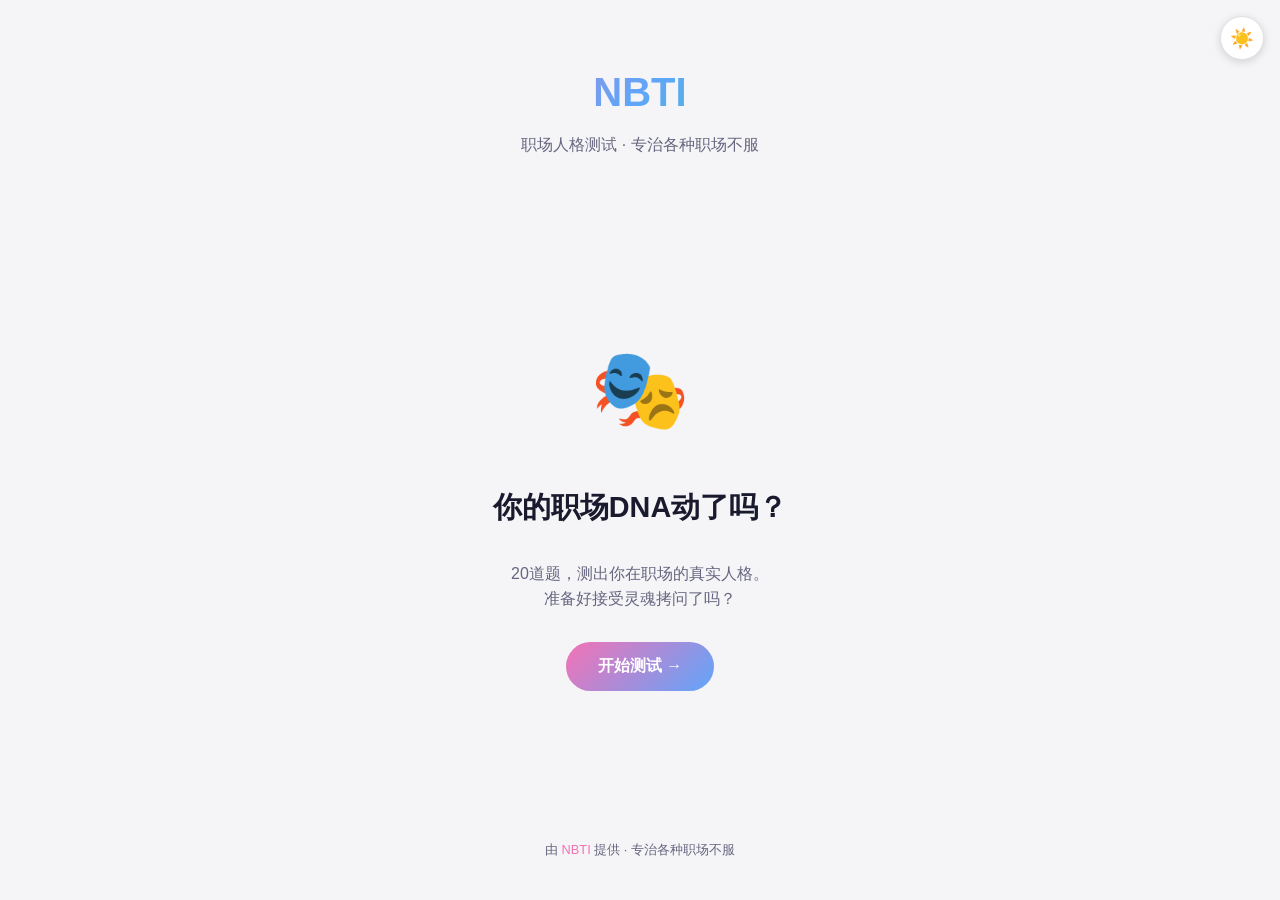
==== index.html @ e47805d0 "NBTI·牛比体: AI职场人格测试系统" ====
<!DOCTYPE html>
<html lang="zh-CN">
<head>
<meta charset="UTF-8">
<meta name="viewport" content="width=device-width, initial-scale=1.0">
<title>NBTI 职场人格测试</title>
<link rel="icon" href="data:image/svg+xml,<svg xmlns='http://www.w3.org/2000/svg' viewBox='0 0 100 100'><text y='.9em' font-size='90'>🎭</text></svg>">
<link rel="stylesheet" href="style.css">
</head>
<body>

<div class="container">
  <header class="header">
    <h1>NBTI</h1>
    <p>职场人格测试 · 专治各种职场不服</p>
  </header>
  <button class="theme-toggle" id="theme-toggle" title="切换主题">
    <span class="theme-icon" id="theme-icon">🌙</span>
  </button>
  
  <!-- Welcome Page -->
  <div class="page active" id="page-welcome">
    <div class="welcome">
      <div class="emoji">🎭</div>
      <h2>你的职场DNA动了吗？</h2>
      <p>20道题，测出你在职场的真实人格。<br>准备好接受灵魂拷问了吗？</p>
      <button class="btn btn-primary" onclick="startTest()">
        开始测试 →
      </button>
    </div>
  </div>
  
  <!-- Test Page -->
  <div class="page" id="page-test">
    <div class="progress-container">
      <div class="progress-bar">
        <div class="progress-fill" id="progress-fill" style="width: 0%"></div>
      </div>
      <div class="progress-text" id="progress-text">第 0 题</div>
    </div>
    
    <div id="question-area">
      <div class="loading">
        <div class="spinner"></div>
        <p style="margin-top: 12px;">正在加载...</p>
      </div>
    </div>
  </div>
  
  <!-- Result Page -->
  <div class="page" id="page-result">
    <div class="result" id="result-area">
      <!-- 结果内容 -->
    </div>
  </div>
  
  <footer class="footer">
    <p>由 <a href="#">NBTI</a> 提供 · 专治各种职场不服</p>
  </footer>
</div>

<script src="avatar-generator.js"></script>
<script src="app.js"></script>

</body>
</html>
---- style.css ----
:root {
  --bg: #0f0f13;
  --surface: #1a1a24;
  --surface2: #22222f;
  --border: #2e2e42;
  --text: #e8e8f0;
  --text-dim: #8888a0;
  --accent: #f472b6;
  --accent2: #60a5fa;
  --accent3: #34d399;
  --accent4: #fbbf24;
  --radius: 12px;
}

[data-theme="dark"] {
  --bg: #0f0f13;
  --surface: #1a1a24;
  --surface2: #22222f;
  --border: #2e2e42;
  --text: #e8e8f0;
  --text-dim: #8888a0;
}

[data-theme="light"] {
  --bg: #f5f5f7;
  --surface: #ffffff;
  --surface2: #f0f0f5;
  --border: #e0e0e5;
  --text: #1a1a2e;
  --text-dim: #666680;
}

@media (prefers-color-scheme: light) {
  :root:not([data-theme]) {
    --bg: #f5f5f7;
    --surface: #ffffff;
    --surface2: #f0f0f5;
    --border: #e0e0e5;
    --text: #1a1a2e;
    --text-dim: #666680;
  }
}

* { margin: 0; padding: 0; box-sizing: border-box; }

body {
  font-family: -apple-system, 'PingFang SC', 'Noto Sans SC', sans-serif;
  background: var(--bg);
  color: var(--text);
  min-height: 100vh;
  line-height: 1.6;
}

.container {
  max-width: 600px;
  margin: 0 auto;
  padding: 20px;
  min-height: 100vh;
  display: flex;
  flex-direction: column;
}

.header {
  text-align: center;
  padding: 40px 0;
}
.header h1 {
  font-size: 2.5rem;
  font-weight: 800;
  background: linear-gradient(135deg, var(--accent), var(--accent2), var(--accent3));
  -webkit-background-clip: text;
  -webkit-text-fill-color: transparent;
}
.header p {
  color: var(--text-dim);
  margin-top: 8px;
}

.page { display: none; flex: 1; }
.page.active { display: flex; flex-direction: column; }

.welcome {
  flex: 1;
  display: flex;
  flex-direction: column;
  justify-content: center;
  align-items: center;
  text-align: center;
  gap: 30px;
}
.welcome .emoji { font-size: 5rem; }
.welcome h2 { font-size: 1.8rem; font-weight: 700; }
.welcome p { color: var(--text-dim); max-width: 400px; }

.btn {
  display: inline-flex;
  align-items: center;
  justify-content: center;
  gap: 8px;
  padding: 14px 32px;
  border-radius: 100px;
  border: none;
  font-size: 1rem;
  font-weight: 600;
  cursor: pointer;
  transition: all 0.2s;
}
.btn-primary {
  background: linear-gradient(135deg, var(--accent), var(--accent2));
  color: white;
}
.btn-primary:hover {
  transform: translateY(-2px);
  box-shadow: 0 8px 20px rgba(244, 114, 182, 0.3);
}
.btn-outline {
  background: transparent;
  color: var(--text);
  border: 1px solid var(--border);
}
.btn-outline:hover {
  border-color: var(--accent);
  background: rgba(244, 114, 182, 0.1);
}

.progress-container {
  padding: 20px 0;
}
.progress-bar {
  height: 6px;
  background: var(--surface2);
  border-radius: 3px;
  overflow: hidden;
}
.progress-fill {
  height: 100%;
  background: linear-gradient(90deg, var(--accent), var(--accent2));
  transition: width 0.3s;
}
.progress-text {
  text-align: center;
  font-size: 0.85rem;
  color: var(--text-dim);
  margin-top: 8px;
}

.question-card {
  background: var(--surface);
  border: 1px solid var(--border);
  border-radius: var(--radius);
  padding: 24px;
  margin: 20px 0;
  animation: fadeIn 0.3s;
}
@keyframes fadeIn {
  from { opacity: 0; transform: translateY(10px); }
  to { opacity: 1; transform: translateY(0); }
}
.question-label {
  font-size: 0.8rem;
  color: var(--accent);
  text-transform: uppercase;
  letter-spacing: 1px;
  margin-bottom: 8px;
}
.question-text {
  font-size: 1.1rem;
  line-height: 1.8;
}

.question-text.stream-placeholder {
  color: var(--text-dim);
  font-style: italic;
}

.typing-dots::after {
  content: '';
  animation: typingDots 1.2s steps(4, end) infinite;
}

@keyframes typingDots {
  0% { content: ''; }
  25% { content: '.'; }
  50% { content: '..'; }
  75% { content: '...'; }
  100% { content: ''; }
}

.comment-bubble {
  background: var(--surface2);
  border-left: 3px solid var(--accent);
  padding: 10px 16px;
  margin: 0 0 16px 0;
  border-radius: 0 var(--radius) var(--radius) 0;
  font-size: 0.9rem;
  color: var(--accent);
  font-style: italic;
}

.options {
  display: flex;
  flex-direction: column;
  gap: 12px;
  margin-top: 20px;
}
.option-btn {
  width: 100%;
  padding: 16px 20px;
  background: var(--surface);
  border: 2px solid var(--border);
  border-radius: var(--radius);
  color: var(--text);
  font-size: 1rem;
  text-align: left;
  cursor: pointer;
  transition: all 0.2s;
}
.option-btn:hover {
  border-color: var(--accent);
  background: rgba(244, 114, 182, 0.1);
}
.option-btn:disabled {
  cursor: default;
  opacity: 0.72;
}
.option-btn:disabled:hover {
  border-color: var(--border);
  background: var(--surface);
}
.option-btn .letter {
  display: inline-block;
  width: 28px;
  height: 28px;
  line-height: 28px;
  text-align: center;
  background: var(--surface2);
  border-radius: 50%;
  margin-right: 12px;
  font-weight: 600;
  font-size: 0.85rem;
}

.loading {
  text-align: center;
  padding: 40px;
  color: var(--text-dim);
}
.loading .spinner {
  display: inline-block;
  width: 40px;
  height: 40px;
  border: 3px solid var(--border);
  border-top-color: var(--accent);
  border-radius: 50%;
  animation: spin 1s linear infinite;
}
@keyframes spin {
  to { transform: rotate(360deg); }
}

.result {
  text-align: center;
  padding: 20px 0;
}
.result .avatar-container {
  width: 200px;
  height: 200px;
  margin: 0 auto 20px;
  border-radius: 12px;
  overflow: hidden;
  border: 4px solid var(--border);
  box-shadow: 0 8px 30px rgba(0,0,0,0.3);
  display: flex;
  align-items: center;
  justify-content: center;
  background: var(--surface2);
}
.result .avatar-container svg {
  width: 100%;
  height: 100%;
}
.result h2 {
  font-size: 2rem;
  font-weight: 800;
  margin-bottom: 4px;
}
.result .code {
  font-size: 1.2rem;
  color: var(--accent);
  font-weight: 700;
  margin-bottom: 8px;
}
.result .oneline {
  font-size: 1.1rem;
  color: var(--text-dim);
  font-style: italic;
  margin-bottom: 20px;
}
.result .result-meta {
  display: flex;
  gap: 8px;
  padding: 6px 0;
  font-size: 0.9rem;
  color: var(--text-dim);
  align-items: baseline;
}
.result .result-meta .meta-label {
  color: var(--accent);
  font-weight: 600;
  white-space: nowrap;
  min-width: 5em;
}
.result .report {
  background: var(--surface);
  border: 1px solid var(--border);
  border-radius: var(--radius);
  padding: 20px;
  text-align: left;
  margin: 20px 0;
  line-height: 1.8;
}
.result .report-section h3 {
  color: var(--accent);
  font-size: 1rem;
  font-weight: 700;
  margin: 0 0 8px 0;
}
.result .report-section {
  margin-bottom: 20px;
}
.result .report-section.closing {
  margin-bottom: 0;
  padding-top: 16px;
  border-top: 1px solid var(--border);
  font-size: 1.1rem;
  font-weight: 600;
  text-align: center;
  color: var(--accent);
}
.result .report .section-title {
  color: var(--accent);
  font-weight: 700;
  margin: 16px 0 8px;
}
.result .actions {
  display: flex;
  gap: 12px;
  justify-content: center;
  margin-top: 20px;
  flex-wrap: wrap;
}

.footer {
  text-align: center;
  padding: 20px;
  color: var(--text-dim);
  font-size: 0.8rem;
}
.footer a {
  color: var(--accent);
  text-decoration: none;
}

.theme-toggle {
  position: fixed;
  top: 16px;
  right: 16px;
  width: 44px;
  height: 44px;
  border-radius: 50%;
  border: 1px solid var(--border);
  background: var(--surface);
  cursor: pointer;
  display: flex;
  align-items: center;
  justify-content: center;
  font-size: 1.2rem;
  z-index: 100;
  transition: all 0.3s;
  box-shadow: 0 2px 8px rgba(0,0,0,0.15);
}
.theme-toggle:hover {
  transform: scale(1.1);
  border-color: var(--accent);
  box-shadow: 0 4px 16px rgba(0,0,0,0.2);
}
.theme-toggle:active {
  transform: scale(0.95);
}
.theme-icon {
  transition: transform 0.3s;
}

.preload-status-container {
  text-align: center;
  padding: 12px;
  font-size: 0.85rem;
  min-height: 40px;
}

.preload-indicator {
  display: inline-flex;
  align-items: center;
  gap: 8px;
  padding: 8px 16px;
  border-radius: 100px;
  background: var(--surface2);
  border: 1px solid var(--border);
}

.preload-indicator.loading {
  color: var(--text-dim);
}

.preload-indicator.ready {
  color: var(--accent3);
  border-color: var(--accent3);
  background: rgba(52, 211, 153, 0.1);
}

.preload-spinner {
  width: 14px;
  height: 14px;
  border: 2px solid var(--border);
  border-top-color: var(--accent);
  border-radius: 50%;
  animation: spin 0.8s linear infinite;
}

.check-icon {
  font-size: 0.9rem;
  font-weight: bold;
}

@media (max-width: 480px) {
  .header h1 { font-size: 2rem; }
  .welcome .emoji { font-size: 4rem; }
  .welcome h2 { font-size: 1.5rem; }
}
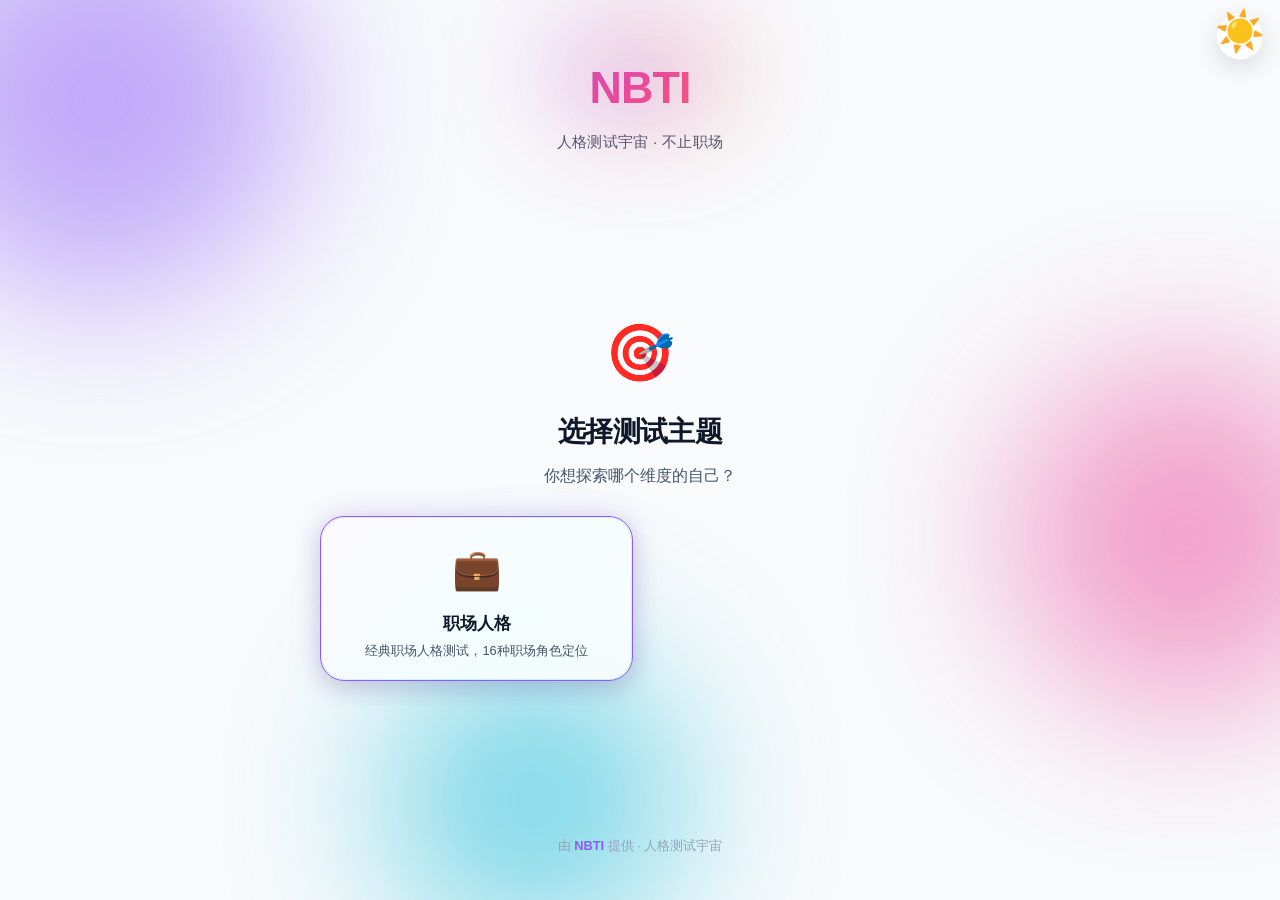
==== commit bf49939e: "feat: v3.0.0 终极升级版 - 多主题测试平台 - ✨ 新增7大测试主题引擎：职场/动物/色彩为核心，支持扩展 - 🎭 新增7种吐槽风格：霸总文学、玄学算命、二次元萌系等 - 🎨 升级头像生" ====
--- a/index.html
+++ b/index.html
@@ -2,35 +2,129 @@
 <html lang="zh-CN">
 <head>
 <meta charset="UTF-8">
-<meta name="viewport" content="width=device-width, initial-scale=1.0">
-<title>NBTI 职场人格测试</title>
+<meta name="viewport" content="width=device-width, initial-scale=1, viewport-fit=cover">
+<meta name="theme-color" content="#0a0a0f">
+<title>NBTI · 人格测试宇宙</title>
 <link rel="icon" href="data:image/svg+xml,<svg xmlns='http://www.w3.org/2000/svg' viewBox='0 0 100 100'><text y='.9em' font-size='90'>🎭</text></svg>">
+<link rel="manifest" href="/manifest.json">
 <link rel="stylesheet" href="style.css">
+<script>
+window.addEventListener('load', function () {
+  if (!('serviceWorker' in navigator)) return;
+  try {
+    navigator.serviceWorker.register('/sw.js').catch(function (err) {
+      console.warn('ServiceWorker 注册失败', err);
+    });
+  } catch (e) {
+    console.warn('ServiceWorker 注册失败', e);
+  }
+});
+</script>
 </head>
 <body>
 
+<div class="app-bg">
+  <div class="blob blob-1"></div>
+  <div class="blob blob-2"></div>
+  <div class="blob blob-3"></div>
+</div>
+
 <div class="container">
   <header class="header">
-    <h1>NBTI</h1>
-    <p>职场人格测试 · 专治各种职场不服</p>
+    <div class="header-glow"></div>
+    <h1 class="logo-text">NBTI</h1>
+    <p class="tagline">人格测试宇宙 · 不止职场</p>
   </header>
+
   <button class="theme-toggle" id="theme-toggle" title="切换主题">
     <span class="theme-icon" id="theme-icon">🌙</span>
   </button>
-  
-  <!-- Welcome Page -->
-  <div class="page active" id="page-welcome">
-    <div class="welcome">
-      <div class="emoji">🎭</div>
-      <h2>你的职场DNA动了吗？</h2>
-      <p>20道题，测出你在职场的真实人格。<br>准备好接受灵魂拷问了吗？</p>
-      <button class="btn btn-primary" onclick="startTest()">
-        开始测试 →
-      </button>
+
+  <div class="progress-stepper" id="progress-stepper" style="display:none;">
+    <div class="step active" data-step="1">
+      <div class="step-dot">1</div>
+      <div class="step-label">主题</div>
+    </div>
+    <div class="step-line"></div>
+    <div class="step" data-step="2">
+      <div class="step-dot">2</div>
+      <div class="step-label">风格</div>
+    </div>
+    <div class="step-line"></div>
+    <div class="step" data-step="3">
+      <div class="step-dot">3</div>
+      <div class="step-label">测试</div>
     </div>
   </div>
-  
-  <!-- Test Page -->
+
+  <div class="page active" id="page-welcome">
+    <div class="welcome-flow">
+      <div class="welcome-step active" id="step-theme">
+        <div class="step-header">
+          <div class="step-emoji">🎯</div>
+          <h2>选择测试主题</h2>
+          <p class="step-desc">你想探索哪个维度的自己？</p>
+        </div>
+        <div class="theme-grid" id="theme-grid">
+          <div class="loading-skeleton">
+            <div class="spinner-lg"></div>
+            <p>加载主题中...</p>
+          </div>
+        </div>
+      </div>
+
+      <div class="welcome-step" id="step-style">
+        <div class="step-header">
+          <div class="step-emoji">✨</div>
+          <h2>选择吐槽风格</h2>
+          <p class="step-desc">你想被怎样"解读"？</p>
+        </div>
+        <div class="style-grid" id="style-grid">
+        </div>
+        <div class="step-nav">
+          <button class="btn btn-ghost" onclick="goBackToTheme()">
+            ← 返回
+          </button>
+        </div>
+      </div>
+
+      <div class="welcome-step" id="step-ready">
+        <div class="step-header ready-header">
+          <div class="ready-emoji" id="ready-emoji">🚀</div>
+          <h2 id="ready-title">准备就绪</h2>
+          <div class="ready-selection">
+            <div class="selection-badge" id="selected-theme-badge"></div>
+            <div class="selection-arrow">→</div>
+            <div class="selection-badge style-badge" id="selected-style-badge"></div>
+          </div>
+          <p class="step-desc">准备好接受灵魂拷问了吗？</p>
+        </div>
+        <div class="ready-features">
+          <div class="feature-item">
+            <span class="feature-icon">⚡</span>
+            <span>约20道题</span>
+          </div>
+          <div class="feature-item">
+            <span class="feature-icon">🎭</span>
+            <span>专属人格画像</span>
+          </div>
+          <div class="feature-item">
+            <span class="feature-icon">📊</span>
+            <span>雷达维度分析</span>
+          </div>
+        </div>
+        <div class="ready-actions">
+          <button class="btn btn-ghost" onclick="goBackToStyle()">
+            ← 重选风格
+          </button>
+          <button class="btn btn-primary btn-glow" onclick="startTest()">
+            开始测试 →
+          </button>
+        </div>
+      </div>
+    </div>
+  </div>
+
   <div class="page" id="page-test">
     <div class="progress-container">
       <div class="progress-bar">
@@ -38,7 +132,7 @@
       </div>
       <div class="progress-text" id="progress-text">第 0 题</div>
     </div>
-    
+
     <div id="question-area">
       <div class="loading">
         <div class="spinner"></div>
@@ -46,20 +140,20 @@
       </div>
     </div>
   </div>
-  
-  <!-- Result Page -->
+
   <div class="page" id="page-result">
     <div class="result" id="result-area">
-      <!-- 结果内容 -->
     </div>
   </div>
-  
+
   <footer class="footer">
-    <p>由 <a href="#">NBTI</a> 提供 · 专治各种职场不服</p>
+    <p>由 <a href="#">NBTI</a> 提供 · 人格测试宇宙</p>
   </footer>
 </div>
 
 <script src="avatar-generator.js"></script>
+<script src="radar-chart.js"></script>
+<script src="share-poster.js"></script>
 <script src="app.js"></script>
 
 </body>
--- a/style.css
+++ b/style.css
@@ -1,181 +1,788 @@
 :root {
-  --bg: #0f0f13;
-  --surface: #1a1a24;
-  --surface2: #22222f;
-  --border: #2e2e42;
-  --text: #e8e8f0;
-  --text-dim: #8888a0;
-  --accent: #f472b6;
-  --accent2: #60a5fa;
-  --accent3: #34d399;
-  --accent4: #fbbf24;
-  --radius: 12px;
-}
-
-[data-theme="dark"] {
-  --bg: #0f0f13;
-  --surface: #1a1a24;
-  --surface2: #22222f;
-  --border: #2e2e42;
-  --text: #e8e8f0;
-  --text-dim: #8888a0;
+  --bg-primary: #0a0a0f;
+  --bg-secondary: #12121a;
+  --bg-tertiary: #1a1a25;
+  --surface-glass: rgba(26, 26, 37, 0.7);
+  --surface-glass-hover: rgba(35, 35, 50, 0.85);
+  --border-glass: rgba(255, 255, 255, 0.08);
+  --border-glow: rgba(139, 92, 246, 0.3);
+  --text-primary: #f8fafc;
+  --text-secondary: #94a3b8;
+  --text-tertiary: #64748b;
+  --accent-violet: #8b5cf6;
+  --accent-pink: #ec4899;
+  --accent-blue: #3b82f6;
+  --accent-cyan: #06b6d4;
+  --accent-emerald: #10b981;
+  --accent-amber: #f59e0b;
+  --accent-rose: #f43f5e;
+  --gradient-primary: linear-gradient(135deg, #8b5cf6 0%, #ec4899 50%, #f59e0b 100%);
+  --gradient-violet: linear-gradient(135deg, #8b5cf6, #6366f1);
+  --gradient-pink: linear-gradient(135deg, #ec4899, #f43f5e);
+  --gradient-ocean: linear-gradient(135deg, #06b6d4, #3b82f6);
+  --gradient-forest: linear-gradient(135deg, #10b981, #06b6d4);
+  --gradient-sunset: linear-gradient(135deg, #f59e0b, #ef4444);
+  --gradient-aurora: linear-gradient(135deg, #8b5cf6, #06b6d4, #10b981);
+  --shadow-sm: 0 2px 8px rgba(0, 0, 0, 0.3);
+  --shadow-md: 0 8px 24px rgba(0, 0, 0, 0.4);
+  --shadow-lg: 0 16px 48px rgba(0, 0, 0, 0.5);
+  --shadow-glow-violet: 0 0 30px rgba(139, 92, 246, 0.3);
+  --shadow-glow-pink: 0 0 30px rgba(236, 72, 153, 0.3);
+  --radius-sm: 10px;
+  --radius-md: 16px;
+  --radius-lg: 24px;
+  --radius-xl: 32px;
+  --radius-full: 9999px;
+  --transition-fast: 150ms cubic-bezier(0.4, 0, 0.2, 1);
+  --transition-base: 250ms cubic-bezier(0.4, 0, 0.2, 1);
+  --transition-slow: 400ms cubic-bezier(0.4, 0, 0.2, 1);
+  --blur-sm: blur(8px);
+  --blur-md: blur(16px);
+  --blur-lg: blur(24px);
 }
 
 [data-theme="light"] {
-  --bg: #f5f5f7;
-  --surface: #ffffff;
-  --surface2: #f0f0f5;
-  --border: #e0e0e5;
-  --text: #1a1a2e;
-  --text-dim: #666680;
+  --bg-primary: #f8fafc;
+  --bg-secondary: #f1f5f9;
+  --bg-tertiary: #e2e8f0;
+  --surface-glass: rgba(255, 255, 255, 0.75);
+  --surface-glass-hover: rgba(255, 255, 255, 0.95);
+  --border-glass: rgba(0, 0, 0, 0.06);
+  --border-glow: rgba(139, 92, 246, 0.2);
+  --text-primary: #0f172a;
+  --text-secondary: #475569;
+  --text-tertiary: #94a3b8;
+  --shadow-sm: 0 2px 8px rgba(0, 0, 0, 0.08);
+  --shadow-md: 0 8px 24px rgba(0, 0, 0, 0.12);
+  --shadow-lg: 0 16px 48px rgba(0, 0, 0, 0.15);
+  --shadow-glow-violet: 0 0 30px rgba(139, 92, 246, 0.2);
+  --shadow-glow-pink: 0 0 30px rgba(236, 72, 153, 0.2);
 }
 
 @media (prefers-color-scheme: light) {
   :root:not([data-theme]) {
-    --bg: #f5f5f7;
-    --surface: #ffffff;
-    --surface2: #f0f0f5;
-    --border: #e0e0e5;
-    --text: #1a1a2e;
-    --text-dim: #666680;
+    --bg-primary: #f8fafc;
+    --bg-secondary: #f1f5f9;
+    --bg-tertiary: #e2e8f0;
+    --surface-glass: rgba(255, 255, 255, 0.75);
+    --surface-glass-hover: rgba(255, 255, 255, 0.95);
+    --border-glass: rgba(0, 0, 0, 0.06);
+    --border-glow: rgba(139, 92, 246, 0.2);
+    --text-primary: #0f172a;
+    --text-secondary: #475569;
+    --text-tertiary: #94a3b8;
+    --shadow-sm: 0 2px 8px rgba(0, 0, 0, 0.08);
+    --shadow-md: 0 8px 24px rgba(0, 0, 0, 0.12);
+    --shadow-lg: 0 16px 48px rgba(0, 0, 0, 0.15);
+    --shadow-glow-violet: 0 0 30px rgba(139, 92, 246, 0.2);
+    --shadow-glow-pink: 0 0 30px rgba(236, 72, 153, 0.2);
   }
 }
 
-* { margin: 0; padding: 0; box-sizing: border-box; }
+* {
+  margin: 0;
+  padding: 0;
+  box-sizing: border-box;
+}
+
+html {
+  scroll-behavior: smooth;
+}
 
 body {
-  font-family: -apple-system, 'PingFang SC', 'Noto Sans SC', sans-serif;
-  background: var(--bg);
-  color: var(--text);
+  font-family: -apple-system, BlinkMacSystemFont, 'SF Pro Display', 'PingFang SC', 'Noto Sans SC', 'Segoe UI', Roboto, sans-serif;
+  background: var(--bg-primary);
+  color: var(--text-primary);
   min-height: 100vh;
   line-height: 1.6;
+  overflow-x: hidden;
+  -webkit-font-smoothing: antialiased;
+  -moz-osx-font-smoothing: grayscale;
+}
+
+.app-bg {
+  position: fixed;
+  inset: 0;
+  z-index: -1;
+  overflow: hidden;
+  background: var(--bg-primary);
+}
+
+.blob {
+  position: absolute;
+  border-radius: 50%;
+  filter: blur(80px);
+  opacity: 0.5;
+  animation: blobFloat 20s ease-in-out infinite;
+}
+
+.blob-1 {
+  width: 400px;
+  height: 400px;
+  background: var(--accent-violet);
+  top: -100px;
+  left: -100px;
+  animation-delay: 0s;
+}
+
+.blob-2 {
+  width: 350px;
+  height: 350px;
+  background: var(--accent-pink);
+  top: 40%;
+  right: -80px;
+  animation-delay: -7s;
+}
+
+.blob-3 {
+  width: 300px;
+  height: 300px;
+  background: var(--accent-cyan);
+  bottom: -50px;
+  left: 30%;
+  animation-delay: -14s;
+}
+
+[data-theme="light"] .blob,
+@media (prefers-color-scheme: light) {
+  .blob {
+    opacity: 0.25;
+  }
+}
+
+@keyframes blobFloat {
+  0%, 100% { transform: translate(0, 0) scale(1); }
+  33% { transform: translate(30px, -40px) scale(1.1); }
+  66% { transform: translate(-20px, 30px) scale(0.95); }
 }
 
 .container {
-  max-width: 600px;
+  max-width: 680px;
   margin: 0 auto;
   padding: 20px;
   min-height: 100vh;
   display: flex;
   flex-direction: column;
+  position: relative;
 }
 
 .header {
   text-align: center;
-  padding: 40px 0;
-}
-.header h1 {
-  font-size: 2.5rem;
-  font-weight: 800;
-  background: linear-gradient(135deg, var(--accent), var(--accent2), var(--accent3));
+  padding: 32px 0 24px;
+  position: relative;
+}
+
+.header-glow {
+  position: absolute;
+  top: 0;
+  left: 50%;
+  transform: translateX(-50%);
+  width: 200px;
+  height: 100px;
+  background: var(--gradient-primary);
+  filter: blur(60px);
+  opacity: 0.4;
+  border-radius: 50%;
+}
+
+.logo-text {
+  font-size: 2.8rem;
+  font-weight: 900;
+  letter-spacing: -0.02em;
+  background: var(--gradient-primary);
   -webkit-background-clip: text;
   -webkit-text-fill-color: transparent;
-}
-.header p {
-  color: var(--text-dim);
-  margin-top: 8px;
-}
-
-.page { display: none; flex: 1; }
-.page.active { display: flex; flex-direction: column; }
-
-.welcome {
+  background-clip: text;
+  position: relative;
+  filter: drop-shadow(0 0 30px rgba(139, 92, 246, 0.3));
+}
+
+.tagline {
+  color: var(--text-secondary);
+  margin-top: 6px;
+  font-size: 0.95rem;
+  font-weight: 500;
+  letter-spacing: 0.02em;
+}
+
+.page {
+  display: none;
+  flex: 1;
+  animation: pageEnter 0.5s var(--transition-base);
+}
+
+.page.active {
+  display: flex;
+  flex-direction: column;
+}
+
+@keyframes pageEnter {
+  from { opacity: 0; transform: translateY(12px); }
+  to { opacity: 1; transform: translateY(0); }
+}
+
+.welcome-flow {
   flex: 1;
   display: flex;
   flex-direction: column;
   justify-content: center;
+}
+
+.welcome-step {
+  display: none;
+  animation: stepEnter 0.4s var(--transition-base);
+}
+
+.welcome-step.active {
+  display: block;
+}
+
+@keyframes stepEnter {
+  from { opacity: 0; transform: translateX(20px); }
+  to { opacity: 1; transform: translateX(0); }
+}
+
+.welcome-step.prev {
+  animation: stepEnterBack 0.4s var(--transition-base);
+}
+
+@keyframes stepEnterBack {
+  from { opacity: 0; transform: translateX(-20px); }
+  to { opacity: 1; transform: translateX(0); }
+}
+
+.step-header {
+  text-align: center;
+  margin-bottom: 28px;
+}
+
+.step-emoji {
+  font-size: 3.5rem;
+  margin-bottom: 12px;
+  display: inline-block;
+  animation: bounceIn 0.6s var(--transition-base);
+}
+
+@keyframes bounceIn {
+  0% { transform: scale(0); }
+  50% { transform: scale(1.15); }
+  100% { transform: scale(1); }
+}
+
+.step-header h2 {
+  font-size: 1.75rem;
+  font-weight: 800;
+  letter-spacing: -0.02em;
+  margin-bottom: 8px;
+}
+
+.step-desc {
+  color: var(--text-secondary);
+  font-size: 1rem;
+}
+
+.ready-header {
+  margin-bottom: 32px;
+}
+
+.ready-emoji {
+  font-size: 4.5rem;
+  margin-bottom: 16px;
+  animation: floatPulse 2s ease-in-out infinite;
+}
+
+@keyframes floatPulse {
+  0%, 100% { transform: translateY(0) scale(1); }
+  50% { transform: translateY(-8px) scale(1.05); }
+}
+
+.ready-selection {
+  display: flex;
   align-items: center;
+  justify-content: center;
+  gap: 12px;
+  margin: 20px 0;
+  flex-wrap: wrap;
+}
+
+.selection-badge {
+  padding: 10px 20px;
+  background: var(--surface-glass);
+  backdrop-filter: var(--blur-md);
+  -webkit-backdrop-filter: var(--blur-md);
+  border: 1px solid var(--border-glass);
+  border-radius: var(--radius-full);
+  font-weight: 600;
+  font-size: 0.95rem;
+  box-shadow: var(--shadow-sm);
+  transition: var(--transition-base);
+}
+
+.selection-badge.style-badge {
+  background: var(--gradient-violet);
+  color: white;
+  border-color: transparent;
+}
+
+.selection-arrow {
+  font-size: 1.2rem;
+  color: var(--text-tertiary);
+  font-weight: 700;
+}
+
+.ready-features {
+  display: flex;
+  justify-content: center;
+  gap: 20px;
+  margin-bottom: 36px;
+  flex-wrap: wrap;
+}
+
+.feature-item {
+  display: flex;
+  align-items: center;
+  gap: 8px;
+  padding: 10px 16px;
+  background: var(--surface-glass);
+  backdrop-filter: var(--blur-sm);
+  -webkit-backdrop-filter: var(--blur-sm);
+  border-radius: var(--radius-full);
+  font-size: 0.9rem;
+  color: var(--text-secondary);
+  font-weight: 500;
+}
+
+.feature-icon {
+  font-size: 1.1rem;
+}
+
+.ready-actions {
+  display: flex;
+  gap: 12px;
+  justify-content: center;
+  flex-wrap: wrap;
+}
+
+.theme-grid {
+  display: grid;
+  grid-template-columns: repeat(2, 1fr);
+  gap: 14px;
+}
+
+.theme-card {
+  background: var(--surface-glass);
+  backdrop-filter: var(--blur-md);
+  -webkit-backdrop-filter: var(--blur-md);
+  border: 1px solid var(--border-glass);
+  border-radius: var(--radius-lg);
+  padding: 20px 16px;
+  cursor: pointer;
+  transition: all var(--transition-base);
+  position: relative;
+  overflow: hidden;
   text-align: center;
-  gap: 30px;
-}
-.welcome .emoji { font-size: 5rem; }
-.welcome h2 { font-size: 1.8rem; font-weight: 700; }
-.welcome p { color: var(--text-dim); max-width: 400px; }
+}
+
+.theme-card::before {
+  content: '';
+  position: absolute;
+  inset: 0;
+  background: var(--gradient-aurora);
+  opacity: 0;
+  transition: var(--transition-base);
+  z-index: 0;
+}
+
+.theme-card::after {
+  content: '';
+  position: absolute;
+  inset: 1px;
+  background: var(--surface-glass);
+  border-radius: calc(var(--radius-lg) - 1px);
+  z-index: 1;
+  transition: var(--transition-base);
+}
+
+.theme-card > * {
+  position: relative;
+  z-index: 2;
+}
+
+.theme-card:hover {
+  transform: translateY(-4px) scale(1.02);
+  border-color: var(--border-glow);
+  box-shadow: var(--shadow-lg), var(--shadow-glow-violet);
+}
+
+.theme-card:hover::before {
+  opacity: 1;
+}
+
+.theme-card:active {
+  transform: translateY(-2px) scale(0.98);
+}
+
+.theme-card.selected {
+  border-color: var(--accent-violet);
+  box-shadow: var(--shadow-md), var(--shadow-glow-violet);
+}
+
+.theme-card.selected::before {
+  opacity: 0.15;
+}
+
+.theme-icon {
+  font-size: 2.5rem;
+  margin-bottom: 10px;
+  display: block;
+  transition: var(--transition-base);
+}
+
+.theme-card:hover .theme-icon {
+  transform: scale(1.15) rotate(-5deg);
+}
+
+.theme-name {
+  font-weight: 700;
+  font-size: 1.05rem;
+  margin-bottom: 4px;
+}
+
+.theme-desc {
+  font-size: 0.8rem;
+  color: var(--text-secondary);
+  line-height: 1.4;
+}
+
+.theme-coming-soon {
+  position: absolute;
+  top: 8px;
+  right: 8px;
+  font-size: 0.65rem;
+  padding: 3px 8px;
+  background: var(--bg-tertiary);
+  border-radius: var(--radius-full);
+  color: var(--text-tertiary);
+  font-weight: 600;
+  z-index: 3;
+}
+
+.style-grid {
+  display: grid;
+  grid-template-columns: repeat(2, 1fr);
+  gap: 12px;
+}
+
+.style-card {
+  background: var(--surface-glass);
+  backdrop-filter: var(--blur-md);
+  -webkit-backdrop-filter: var(--blur-md);
+  border: 1px solid var(--border-glass);
+  border-radius: var(--radius-md);
+  padding: 16px;
+  cursor: pointer;
+  transition: all var(--transition-base);
+  text-align: center;
+  font-weight: 600;
+  font-size: 0.95rem;
+  position: relative;
+  overflow: hidden;
+}
+
+.style-card:hover {
+  transform: translateY(-2px);
+  border-color: var(--accent-pink);
+  background: var(--surface-glass-hover);
+  box-shadow: var(--shadow-md), var(--shadow-glow-pink);
+}
+
+.style-card:active {
+  transform: scale(0.97);
+}
+
+.style-card.selected {
+  background: var(--gradient-pink);
+  border-color: transparent;
+  color: white;
+  box-shadow: var(--shadow-md), var(--shadow-glow-pink);
+}
+
+.style-card-emoji {
+  font-size: 1.8rem;
+  margin-bottom: 6px;
+  display: block;
+}
+
+.step-nav {
+  margin-top: 20px;
+  display: flex;
+  justify-content: flex-start;
+}
 
 .btn {
   display: inline-flex;
   align-items: center;
   justify-content: center;
   gap: 8px;
-  padding: 14px 32px;
-  border-radius: 100px;
+  padding: 14px 28px;
+  min-height: 48px;
+  border-radius: var(--radius-full);
   border: none;
   font-size: 1rem;
   font-weight: 600;
   cursor: pointer;
-  transition: all 0.2s;
-}
+  transition: all var(--transition-base);
+  font-family: inherit;
+  white-space: nowrap;
+}
+
 .btn-primary {
-  background: linear-gradient(135deg, var(--accent), var(--accent2));
+  background: var(--gradient-primary);
   color: white;
-}
+  box-shadow: var(--shadow-md);
+  position: relative;
+  overflow: hidden;
+}
+
+.btn-primary::before {
+  content: '';
+  position: absolute;
+  inset: 0;
+  background: linear-gradient(135deg, #a78bfa, #f472b6, #fbbf24);
+  opacity: 0;
+  transition: var(--transition-base);
+}
+
+.btn-primary > * {
+  position: relative;
+  z-index: 1;
+}
+
 .btn-primary:hover {
   transform: translateY(-2px);
-  box-shadow: 0 8px 20px rgba(244, 114, 182, 0.3);
-}
+  box-shadow: var(--shadow-lg), var(--shadow-glow-violet);
+}
+
+.btn-primary:hover::before {
+  opacity: 1;
+}
+
+.btn-primary:active {
+  transform: translateY(0) scale(0.97);
+}
+
+.btn-glow {
+  animation: btnGlowPulse 2s ease-in-out infinite;
+}
+
+@keyframes btnGlowPulse {
+  0%, 100% { box-shadow: var(--shadow-md), 0 0 20px rgba(139, 92, 246, 0.3); }
+  50% { box-shadow: var(--shadow-lg), 0 0 40px rgba(139, 92, 246, 0.5), 0 0 60px rgba(236, 72, 153, 0.3); }
+}
+
 .btn-outline {
+  background: var(--surface-glass);
+  backdrop-filter: var(--blur-md);
+  -webkit-backdrop-filter: var(--blur-md);
+  color: var(--text-primary);
+  border: 1px solid var(--border-glass);
+}
+
+.btn-outline:hover {
+  border-color: var(--accent-violet);
+  background: var(--surface-glass-hover);
+  transform: translateY(-2px);
+  box-shadow: var(--shadow-md);
+}
+
+.btn-ghost {
   background: transparent;
-  color: var(--text);
-  border: 1px solid var(--border);
-}
-.btn-outline:hover {
-  border-color: var(--accent);
-  background: rgba(244, 114, 182, 0.1);
+  color: var(--text-secondary);
+  padding: 12px 20px;
+}
+
+.btn-ghost:hover {
+  color: var(--text-primary);
+  background: var(--surface-glass);
+}
+
+.btn:disabled {
+  opacity: 0.5;
+  cursor: not-allowed;
+  transform: none !important;
+}
+
+.progress-stepper {
+  display: flex;
+  align-items: center;
+  justify-content: center;
+  gap: 8px;
+  padding: 16px 0;
+  margin-bottom: 8px;
+}
+
+.step {
+  display: flex;
+  flex-direction: column;
+  align-items: center;
+  gap: 6px;
+}
+
+.step-dot {
+  width: 32px;
+  height: 32px;
+  border-radius: 50%;
+  background: var(--surface-glass);
+  backdrop-filter: var(--blur-sm);
+  border: 2px solid var(--border-glass);
+  display: flex;
+  align-items: center;
+  justify-content: center;
+  font-weight: 700;
+  font-size: 0.85rem;
+  color: var(--text-tertiary);
+  transition: all var(--transition-base);
+}
+
+.step.active .step-dot {
+  background: var(--gradient-violet);
+  border-color: transparent;
+  color: white;
+  box-shadow: var(--shadow-glow-violet);
+}
+
+.step.completed .step-dot {
+  background: var(--accent-emerald);
+  border-color: transparent;
+  color: white;
+}
+
+.step-label {
+  font-size: 0.75rem;
+  color: var(--text-tertiary);
+  font-weight: 500;
+}
+
+.step.active .step-label {
+  color: var(--accent-violet);
+  font-weight: 600;
+}
+
+.step-line {
+  width: 40px;
+  height: 2px;
+  background: var(--border-glass);
+  margin-bottom: 20px;
+  border-radius: 2px;
+  transition: var(--transition-base);
+}
+
+.step-line.completed {
+  background: var(--gradient-violet);
 }
 
 .progress-container {
-  padding: 20px 0;
-}
+  padding: 16px 0 20px;
+}
+
 .progress-bar {
-  height: 6px;
-  background: var(--surface2);
-  border-radius: 3px;
+  height: 8px;
+  background: var(--surface-glass);
+  backdrop-filter: var(--blur-sm);
+  border-radius: var(--radius-full);
   overflow: hidden;
-}
+  border: 1px solid var(--border-glass);
+}
+
 .progress-fill {
   height: 100%;
-  background: linear-gradient(90deg, var(--accent), var(--accent2));
-  transition: width 0.3s;
-}
+  background: var(--gradient-primary);
+  transition: width 0.6s cubic-bezier(0.4, 0, 0.2, 1);
+  position: relative;
+  overflow: hidden;
+  border-radius: var(--radius-full);
+}
+
+.progress-fill::after {
+  content: '';
+  position: absolute;
+  top: 0;
+  left: -100%;
+  width: 100%;
+  height: 100%;
+  background: linear-gradient(90deg, transparent, rgba(255,255,255,0.4), transparent);
+  animation: progressShimmer 2.5s infinite;
+}
+
+@keyframes progressShimmer {
+  0% { left: -100%; }
+  100% { left: 100%; }
+}
+
 .progress-text {
   text-align: center;
   font-size: 0.85rem;
-  color: var(--text-dim);
-  margin-top: 8px;
+  color: var(--text-secondary);
+  margin-top: 10px;
+  font-weight: 500;
 }
 
 .question-card {
-  background: var(--surface);
-  border: 1px solid var(--border);
-  border-radius: var(--radius);
-  padding: 24px;
-  margin: 20px 0;
-  animation: fadeIn 0.3s;
-}
-@keyframes fadeIn {
-  from { opacity: 0; transform: translateY(10px); }
+  background: var(--surface-glass);
+  backdrop-filter: var(--blur-lg);
+  -webkit-backdrop-filter: var(--blur-lg);
+  border: 1px solid var(--border-glass);
+  border-radius: var(--radius-lg);
+  padding: 28px 24px;
+  margin: 16px 0;
+  box-shadow: var(--shadow-md);
+  animation: cardSlideIn 0.4s var(--transition-base);
+}
+
+@keyframes cardSlideIn {
+  from { opacity: 0; transform: translateY(16px); }
   to { opacity: 1; transform: translateY(0); }
 }
+
+@keyframes slideInLeft {
+  from { opacity: 0; transform: translateX(-20px); }
+  to { opacity: 1; transform: translateX(0); }
+}
+
+@keyframes scaleIn {
+  from { opacity: 0; transform: scale(0.9); }
+  to { opacity: 1; transform: scale(1); }
+}
+
+@keyframes popIn {
+  0% { opacity: 0; transform: scale(0.5); }
+  60% { transform: scale(1.08); }
+  100% { opacity: 1; transform: scale(1); }
+}
+
 .question-label {
-  font-size: 0.8rem;
-  color: var(--accent);
+  font-size: 0.75rem;
+  color: var(--accent-violet);
   text-transform: uppercase;
-  letter-spacing: 1px;
-  margin-bottom: 8px;
-}
+  letter-spacing: 1.5px;
+  margin-bottom: 12px;
+  font-weight: 700;
+}
+
 .question-text {
-  font-size: 1.1rem;
+  font-size: 1.15rem;
   line-height: 1.8;
+  font-weight: 500;
 }
 
 .question-text.stream-placeholder {
-  color: var(--text-dim);
+  color: var(--text-tertiary);
   font-style: italic;
 }
 
 .typing-dots::after {
   content: '';
-  animation: typingDots 1.2s steps(4, end) infinite;
+  animation: typingDots 1.4s steps(4, end) infinite;
 }
 
 @keyframes typingDots {
@@ -187,14 +794,18 @@
 }
 
 .comment-bubble {
-  background: var(--surface2);
-  border-left: 3px solid var(--accent);
-  padding: 10px 16px;
+  background: linear-gradient(135deg, rgba(139, 92, 246, 0.15), rgba(236, 72, 153, 0.1));
+  border-left: 3px solid var(--accent-violet);
+  padding: 14px 18px;
   margin: 0 0 16px 0;
-  border-radius: 0 var(--radius) var(--radius) 0;
-  font-size: 0.9rem;
-  color: var(--accent);
+  border-radius: 0 var(--radius-md) var(--radius-md) 0;
+  font-size: 0.95rem;
+  color: var(--accent-violet);
   font-style: italic;
+  font-weight: 500;
+  animation: slideInLeft 0.4s ease-out;
+  backdrop-filter: var(--blur-sm);
+  -webkit-backdrop-filter: var(--blur-sm);
 }
 
 .options {
@@ -203,237 +814,588 @@
   gap: 12px;
   margin-top: 20px;
 }
+
 .option-btn {
   width: 100%;
   padding: 16px 20px;
-  background: var(--surface);
-  border: 2px solid var(--border);
-  border-radius: var(--radius);
-  color: var(--text);
+  background: var(--surface-glass);
+  backdrop-filter: var(--blur-md);
+  -webkit-backdrop-filter: var(--blur-md);
+  border: 2px solid var(--border-glass);
+  border-radius: var(--radius-md);
+  color: var(--text-primary);
   font-size: 1rem;
   text-align: left;
   cursor: pointer;
-  transition: all 0.2s;
-}
-.option-btn:hover {
-  border-color: var(--accent);
-  background: rgba(244, 114, 182, 0.1);
-}
+  transition: all var(--transition-base);
+  min-height: 56px;
+  font-family: inherit;
+  font-weight: 500;
+  display: flex;
+  align-items: center;
+}
+
+.option-btn:hover:not(:disabled) {
+  border-color: var(--accent-violet);
+  background: var(--surface-glass-hover);
+  transform: translateX(6px);
+  box-shadow: var(--shadow-md);
+}
+
+.option-btn:active:not(:disabled) {
+  transform: translateX(3px) scale(0.98);
+}
+
 .option-btn:disabled {
   cursor: default;
-  opacity: 0.72;
-}
+  opacity: 0.6;
+}
+
 .option-btn:disabled:hover {
-  border-color: var(--border);
-  background: var(--surface);
-}
+  border-color: var(--border-glass);
+  background: var(--surface-glass);
+  transform: none;
+  box-shadow: none;
+}
+
 .option-btn .letter {
-  display: inline-block;
-  width: 28px;
-  height: 28px;
-  line-height: 28px;
-  text-align: center;
-  background: var(--surface2);
+  display: inline-flex;
+  align-items: center;
+  justify-content: center;
+  width: 32px;
+  height: 32px;
+  background: var(--gradient-violet);
   border-radius: 50%;
-  margin-right: 12px;
-  font-weight: 600;
+  margin-right: 14px;
+  font-weight: 700;
   font-size: 0.85rem;
+  color: white;
+  flex-shrink: 0;
+  transition: var(--transition-base);
+}
+
+.option-btn:hover:not(:disabled) .letter {
+  transform: scale(1.1);
 }
 
 .loading {
   text-align: center;
-  padding: 40px;
-  color: var(--text-dim);
-}
-.loading .spinner {
+  padding: 60px 20px;
+  color: var(--text-secondary);
+}
+
+.spinner {
   display: inline-block;
-  width: 40px;
-  height: 40px;
-  border: 3px solid var(--border);
-  border-top-color: var(--accent);
+  width: 44px;
+  height: 44px;
+  border: 3px solid var(--border-glass);
+  border-top-color: var(--accent-violet);
   border-radius: 50%;
-  animation: spin 1s linear infinite;
-}
+  animation: spin 0.8s linear infinite;
+}
+
+.spinner-lg {
+  width: 56px;
+  height: 56px;
+  border: 4px solid var(--border-glass);
+  border-top-color: var(--accent-violet);
+  border-radius: 50%;
+  animation: spin 0.8s linear infinite;
+  margin-bottom: 16px;
+}
+
+.loading-skeleton {
+  grid-column: 1 / -1;
+  text-align: center;
+  padding: 40px 20px;
+  color: var(--text-tertiary);
+}
+
 @keyframes spin {
   to { transform: rotate(360deg); }
 }
 
 .result {
   text-align: center;
-  padding: 20px 0;
-}
+  padding: 12px 0;
+}
+
 .result .avatar-container {
   width: 200px;
   height: 200px;
-  margin: 0 auto 20px;
-  border-radius: 12px;
+  margin: 0 auto 24px;
+  border-radius: var(--radius-lg);
   overflow: hidden;
-  border: 4px solid var(--border);
-  box-shadow: 0 8px 30px rgba(0,0,0,0.3);
+  border: 3px solid var(--border-glass);
+  box-shadow: var(--shadow-lg), var(--shadow-glow-violet);
   display: flex;
   align-items: center;
   justify-content: center;
-  background: var(--surface2);
-}
+  background: var(--surface-glass);
+  backdrop-filter: var(--blur-md);
+  -webkit-backdrop-filter: var(--blur-md);
+}
+
 .result .avatar-container svg {
   width: 100%;
   height: 100%;
 }
+
+.result .code {
+  font-size: 1.3rem;
+  background: var(--gradient-primary);
+  -webkit-background-clip: text;
+  -webkit-text-fill-color: transparent;
+  background-clip: text;
+  font-weight: 800;
+  margin-bottom: 6px;
+  letter-spacing: 0.05em;
+}
+
 .result h2 {
-  font-size: 2rem;
-  font-weight: 800;
-  margin-bottom: 4px;
-}
-.result .code {
-  font-size: 1.2rem;
-  color: var(--accent);
-  font-weight: 700;
+  font-size: 2.2rem;
+  font-weight: 900;
   margin-bottom: 8px;
-}
+  letter-spacing: -0.02em;
+}
+
 .result .oneline {
   font-size: 1.1rem;
-  color: var(--text-dim);
+  color: var(--text-secondary);
   font-style: italic;
-  margin-bottom: 20px;
-}
+  margin-bottom: 24px;
+  font-weight: 500;
+}
+
 .result .result-meta {
   display: flex;
-  gap: 8px;
-  padding: 6px 0;
+  gap: 10px;
+  padding: 10px 0;
   font-size: 0.9rem;
-  color: var(--text-dim);
+  color: var(--text-secondary);
   align-items: baseline;
-}
+  text-align: left;
+  max-width: 480px;
+  margin: 0 auto;
+}
+
 .result .result-meta .meta-label {
-  color: var(--accent);
-  font-weight: 600;
+  color: var(--accent-violet);
+  font-weight: 700;
   white-space: nowrap;
-  min-width: 5em;
-}
+  min-width: 5.5em;
+}
+
+.result .radar-section {
+  margin: 28px 0;
+  text-align: center;
+}
+
+.result .radar-section h3 {
+  color: var(--accent-violet);
+  font-size: 1.05rem;
+  font-weight: 700;
+  margin: 0 0 16px 0;
+}
+
+.result .radar-chart {
+  display: flex;
+  justify-content: center;
+}
+
+.result .radar-chart svg {
+  max-width: 100%;
+  height: auto;
+  filter: drop-shadow(0 4px 20px rgba(139, 92, 246, 0.2));
+}
+
 .result .report {
-  background: var(--surface);
-  border: 1px solid var(--border);
-  border-radius: var(--radius);
-  padding: 20px;
+  background: var(--surface-glass);
+  backdrop-filter: var(--blur-lg);
+  -webkit-backdrop-filter: var(--blur-lg);
+  border: 1px solid var(--border-glass);
+  border-radius: var(--radius-lg);
+  padding: 24px;
   text-align: left;
-  margin: 20px 0;
-  line-height: 1.8;
-}
+  margin: 24px 0;
+  line-height: 1.9;
+  box-shadow: var(--shadow-md);
+}
+
 .result .report-section h3 {
-  color: var(--accent);
+  color: var(--accent-violet);
   font-size: 1rem;
   font-weight: 700;
-  margin: 0 0 8px 0;
-}
+  margin: 0 0 10px 0;
+  display: flex;
+  align-items: center;
+  gap: 8px;
+}
+
 .result .report-section {
-  margin-bottom: 20px;
-}
+  margin-bottom: 24px;
+}
+
+.result .report-section:last-child {
+  margin-bottom: 0;
+}
+
 .result .report-section.closing {
   margin-bottom: 0;
-  padding-top: 16px;
-  border-top: 1px solid var(--border);
-  font-size: 1.1rem;
-  font-weight: 600;
+  padding-top: 20px;
+  border-top: 1px solid var(--border-glass);
+  font-size: 1.15rem;
+  font-weight: 700;
   text-align: center;
-  color: var(--accent);
-}
+  background: var(--gradient-primary);
+  -webkit-background-clip: text;
+  -webkit-text-fill-color: transparent;
+  background-clip: text;
+}
+
 .result .report .section-title {
-  color: var(--accent);
+  color: var(--accent-violet);
   font-weight: 700;
-  margin: 16px 0 8px;
-}
+  margin: 18px 0 8px;
+}
+
 .result .actions {
   display: flex;
-  gap: 12px;
+  gap: 10px;
   justify-content: center;
-  margin-top: 20px;
+  margin-top: 24px;
   flex-wrap: wrap;
+}
+
+.result .actions .btn {
+  font-size: 0.9rem;
+  padding: 12px 20px;
+  min-height: 44px;
 }
 
 .footer {
   text-align: center;
-  padding: 20px;
-  color: var(--text-dim);
+  padding: 24px 16px;
+  color: var(--text-tertiary);
   font-size: 0.8rem;
 }
+
 .footer a {
-  color: var(--accent);
+  color: var(--accent-violet);
   text-decoration: none;
+  font-weight: 600;
+  transition: var(--transition-fast);
+}
+
+.footer a:hover {
+  color: var(--accent-pink);
 }
 
 .theme-toggle {
   position: fixed;
   top: 16px;
   right: 16px;
-  width: 44px;
-  height: 44px;
+  width: 48px;
+  height: 48px;
   border-radius: 50%;
-  border: 1px solid var(--border);
-  background: var(--surface);
+  border: 1px solid var(--border-glass);
+  background: var(--surface-glass);
+  backdrop-filter: var(--blur-md);
+  -webkit-backdrop-filter: var(--blur-md);
   cursor: pointer;
   display: flex;
   align-items: center;
   justify-content: center;
-  font-size: 1.2rem;
+  font-size: 1.3rem;
   z-index: 100;
-  transition: all 0.3s;
-  box-shadow: 0 2px 8px rgba(0,0,0,0.15);
-}
+  transition: all var(--transition-base);
+  box-shadow: var(--shadow-md);
+}
+
 .theme-toggle:hover {
-  transform: scale(1.1);
-  border-color: var(--accent);
-  box-shadow: 0 4px 16px rgba(0,0,0,0.2);
-}
+  transform: scale(1.1) rotate(15deg);
+  border-color: var(--accent-violet);
+  box-shadow: var(--shadow-lg), var(--shadow-glow-violet);
+}
+
 .theme-toggle:active {
   transform: scale(0.95);
 }
+
 .theme-icon {
-  transition: transform 0.3s;
+  transition: transform var(--transition-base);
 }
 
 .preload-status-container {
   text-align: center;
   padding: 12px;
   font-size: 0.85rem;
-  min-height: 40px;
+  min-height: 48px;
 }
 
 .preload-indicator {
   display: inline-flex;
   align-items: center;
   gap: 8px;
-  padding: 8px 16px;
-  border-radius: 100px;
-  background: var(--surface2);
-  border: 1px solid var(--border);
+  padding: 8px 18px;
+  border-radius: var(--radius-full);
+  background: var(--surface-glass);
+  backdrop-filter: var(--blur-sm);
+  -webkit-backdrop-filter: var(--blur-sm);
+  border: 1px solid var(--border-glass);
+  font-weight: 500;
 }
 
 .preload-indicator.loading {
-  color: var(--text-dim);
+  color: var(--text-secondary);
 }
 
 .preload-indicator.ready {
-  color: var(--accent3);
-  border-color: var(--accent3);
-  background: rgba(52, 211, 153, 0.1);
+  color: var(--accent-emerald);
+  border-color: rgba(16, 185, 129, 0.3);
+  background: rgba(16, 185, 129, 0.1);
 }
 
 .preload-spinner {
   width: 14px;
   height: 14px;
-  border: 2px solid var(--border);
-  border-top-color: var(--accent);
+  border: 2px solid var(--border-glass);
+  border-top-color: var(--accent-violet);
   border-radius: 50%;
   animation: spin 0.8s linear infinite;
 }
 
 .check-icon {
-  font-size: 0.9rem;
+  font-size: 1rem;
   font-weight: bold;
 }
 
+.toast {
+  position: fixed;
+  left: 50%;
+  bottom: 32px;
+  transform: translateX(-50%) translateY(20px);
+  background: var(--surface-glass);
+  backdrop-filter: var(--blur-lg);
+  -webkit-backdrop-filter: var(--blur-lg);
+  color: var(--text-primary);
+  border: 1px solid var(--border-glass);
+  border-radius: var(--radius-full);
+  padding: 14px 26px;
+  font-size: 0.95rem;
+  font-weight: 500;
+  max-width: 88vw;
+  text-align: center;
+  opacity: 0;
+  pointer-events: none;
+  transition: all var(--transition-base);
+  z-index: 1000;
+  box-shadow: var(--shadow-lg);
+}
+
+.toast.show {
+  opacity: 1;
+  transform: translateX(-50%) translateY(0);
+}
+
+.poster-modal {
+  position: fixed;
+  inset: 0;
+  background: rgba(0, 0, 0, 0.8);
+  backdrop-filter: var(--blur-lg);
+  -webkit-backdrop-filter: var(--blur-lg);
+  display: none;
+  align-items: center;
+  justify-content: center;
+  padding: 20px;
+  z-index: 900;
+  animation: fadeIn 0.3s ease;
+}
+
+@keyframes fadeIn {
+  from { opacity: 0; }
+  to { opacity: 1; }
+}
+
+.poster-modal.open { display: flex; }
+
+.poster-modal-inner {
+  background: var(--surface-glass);
+  backdrop-filter: var(--blur-lg);
+  -webkit-backdrop-filter: var(--blur-lg);
+  border: 1px solid var(--border-glass);
+  border-radius: var(--radius-lg);
+  padding: 20px;
+  max-width: 92vw;
+  max-height: 92vh;
+  display: flex;
+  flex-direction: column;
+  align-items: center;
+  gap: 16px;
+  box-shadow: var(--shadow-lg);
+  animation: scaleIn 0.3s var(--transition-base);
+}
+
+.poster-modal-inner img {
+  display: block;
+  max-width: min(80vw, 360px);
+  max-height: 60vh;
+  border-radius: var(--radius-md);
+  border: 1px solid var(--border-glass);
+}
+
+.poster-modal-hint {
+  color: var(--text-secondary);
+  font-size: 0.85rem;
+}
+
+.poster-modal-actions {
+  display: flex;
+  gap: 12px;
+  flex-wrap: wrap;
+  justify-content: center;
+}
+
+.intro-card {
+  text-align: center;
+  padding: 48px 28px !important;
+}
+
 @media (max-width: 480px) {
-  .header h1 { font-size: 2rem; }
-  .welcome .emoji { font-size: 4rem; }
-  .welcome h2 { font-size: 1.5rem; }
-}
+  html, body { overflow-x: hidden; }
+
+  .container { padding: 12px; }
+
+  .header { padding: 24px 0 16px; }
+
+  .logo-text { font-size: 2.2rem; }
+
+  .tagline { font-size: 0.85rem; }
+
+  .theme-toggle {
+    width: 42px;
+    height: 42px;
+    top: 12px;
+    right: 12px;
+    font-size: 1.1rem;
+  }
+
+  .blob-1 { width: 280px; height: 280px; top: -80px; left: -80px; }
+  .blob-2 { width: 240px; height: 240px; }
+  .blob-3 { width: 200px; height: 200px; }
+
+  .step-header h2 { font-size: 1.5rem; }
+  .step-emoji { font-size: 3rem; }
+  .ready-emoji { font-size: 3.8rem; }
+
+  .theme-grid {
+    grid-template-columns: repeat(2, 1fr);
+    gap: 10px;
+  }
+
+  .theme-card {
+    padding: 16px 12px;
+    border-radius: var(--radius-md);
+  }
+
+  .theme-icon { font-size: 2rem; }
+  .theme-name { font-size: 0.95rem; }
+  .theme-desc { font-size: 0.75rem; }
+
+  .style-grid { gap: 10px; }
+  .style-card { padding: 14px 10px; font-size: 0.85rem; }
+  .style-card-emoji { font-size: 1.5rem; }
+
+  .ready-features { gap: 10px; }
+  .feature-item { padding: 8px 12px; font-size: 0.8rem; }
+
+  .question-card { padding: 20px 16px; margin: 12px 0; }
+  .question-text { font-size: 1.05rem; }
+
+  .option-btn { padding: 14px 16px; min-height: 52px; }
+  .option-btn .letter { width: 28px; height: 28px; font-size: 0.8rem; margin-right: 12px; }
+
+  .result .avatar-container {
+    width: 160px;
+    height: 160px;
+    margin-bottom: 20px;
+  }
+
+  .result h2 { font-size: 1.8rem; }
+  .result .code { font-size: 1.1rem; }
+  .result .oneline { font-size: 1rem; }
+  .result .report { padding: 20px 16px; }
+  .result .actions { gap: 8px; }
+  .result .actions .btn {
+    flex: 1 1 40%;
+    padding: 12px 12px;
+    font-size: 0.85rem;
+  }
+
+  .poster-modal { padding: 12px; }
+  .poster-modal-inner { max-width: 95vw; padding: 16px; }
+  .poster-modal-inner img { max-width: 100%; max-height: 55vh; }
+
+  .progress-stepper { padding: 12px 0; gap: 6px; }
+  .step-line { width: 28px; margin-bottom: 18px; }
+  .step-dot { width: 28px; height: 28px; font-size: 0.8rem; }
+}
+
+@media (max-width: 375px) {
+  .container { padding: 10px; }
+
+  .theme-grid { gap: 8px; }
+  .theme-card { padding: 14px 10px; }
+  .theme-icon { font-size: 1.8rem; margin-bottom: 6px; }
+  .theme-name { font-size: 0.9rem; }
+  .theme-desc { display: none; }
+
+  .style-grid { grid-template-columns: repeat(2, 1fr); gap: 8px; }
+  .style-card { padding: 12px 8px; font-size: 0.8rem; }
+
+  .ready-selection { gap: 8px; }
+  .selection-badge { padding: 8px 14px; font-size: 0.85rem; }
+
+  .question-text,
+  .result .report p,
+  .result .result-meta span { overflow-wrap: break-word; word-break: break-word; }
+}
+
+@supports (padding-bottom: env(safe-area-inset-bottom)) {
+  .footer { padding-bottom: calc(24px + env(safe-area-inset-bottom)); }
+  .result .actions { padding-bottom: env(safe-area-inset-bottom); }
+  .theme-toggle { top: calc(12px + env(safe-area-inset-top)); }
+  .toast { bottom: calc(24px + env(safe-area-inset-bottom)); }
+}
+
+.result .avatar-container { animation: popIn 0.6s cubic-bezier(0.34, 1.56, 0.64, 1); }
+.result .code { animation: fadeIn 0.5s ease-out 0.15s both; }
+.result h2 { animation: fadeIn 0.5s ease-out 0.25s both; }
+.result .oneline { animation: fadeIn 0.5s ease-out 0.35s both; }
+.result .result-meta { animation: fadeIn 0.5s ease-out 0.45s both; }
+.result .radar-section { animation: fadeIn 0.5s ease-out 0.55s both; }
+.result .report { animation: fadeIn 0.6s ease-out 0.65s both; }
+.result .actions { animation: fadeIn 0.5s ease-out 0.8s both; }
+
+::selection {
+  background: rgba(139, 92, 246, 0.3);
+  color: var(--text-primary);
+}
+
+::-webkit-scrollbar {
+  width: 8px;
+  height: 8px;
+}
+
+::-webkit-scrollbar-track {
+  background: transparent;
+}
+
+::-webkit-scrollbar-thumb {
+  background: var(--border-glass);
+  border-radius: 4px;
+}
+
+::-webkit-scrollbar-thumb:hover {
+  background: var(--text-tertiary);
+}
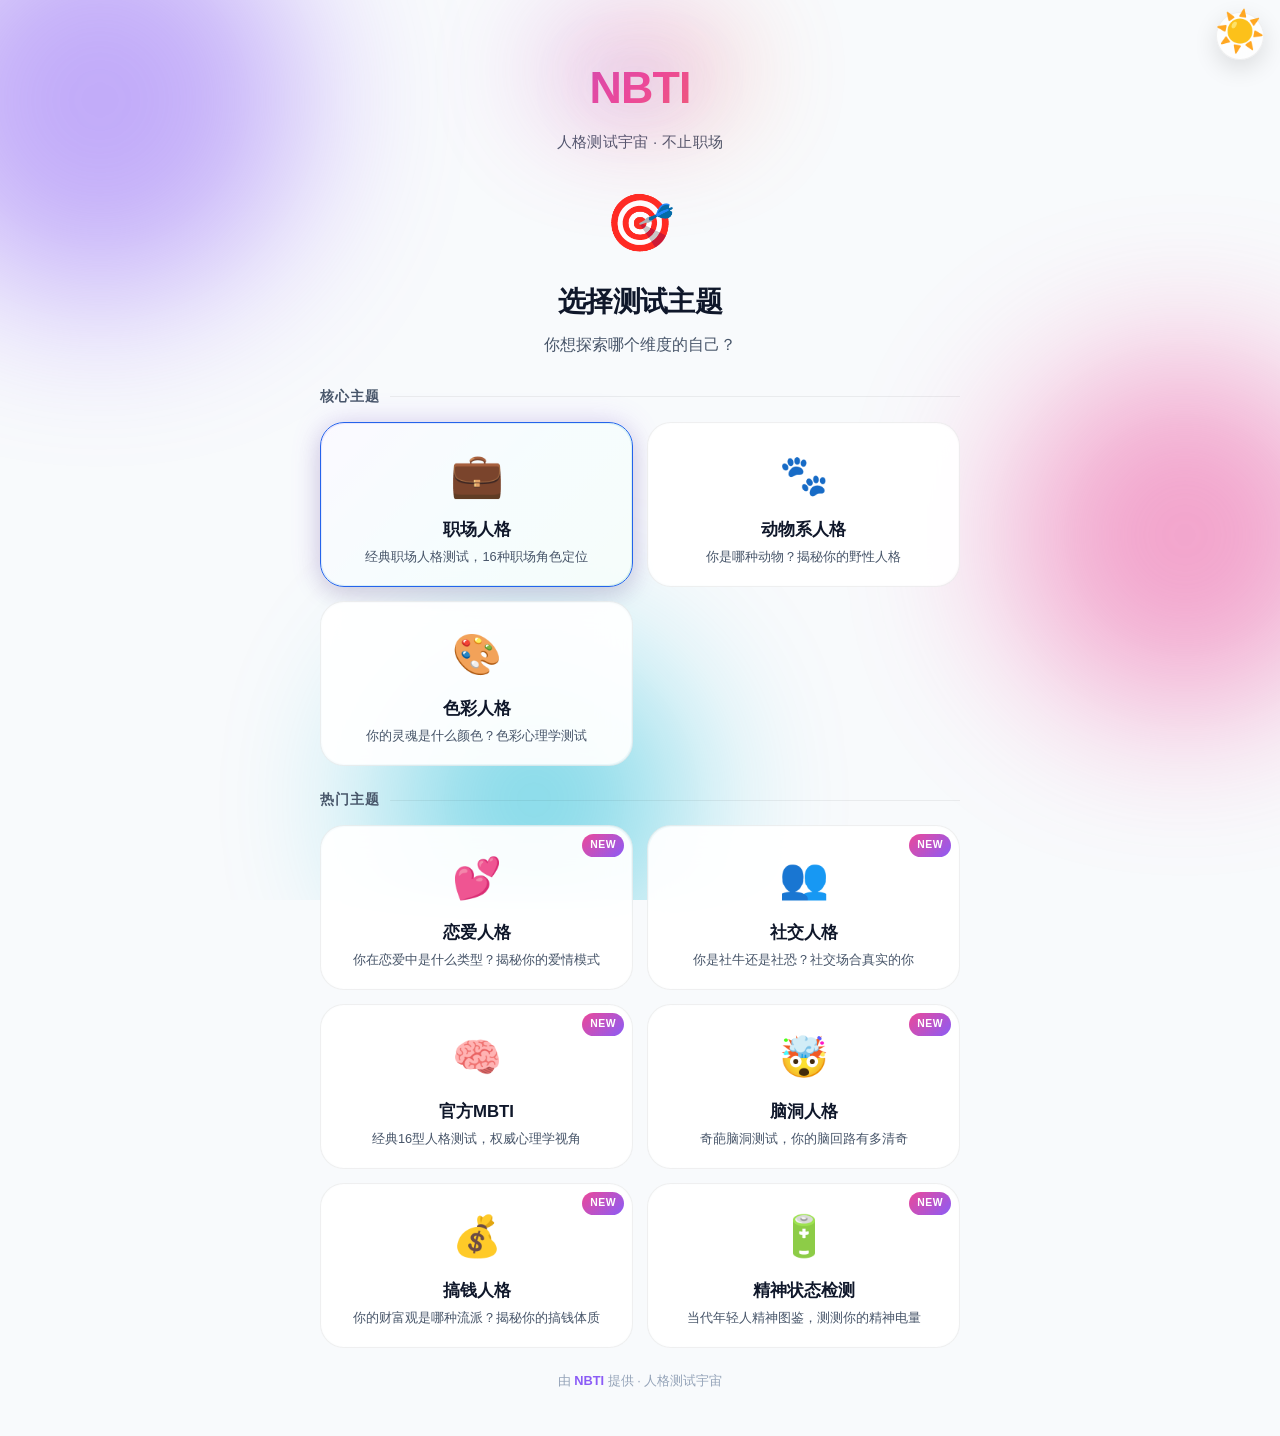
==== commit 929f6293: "feat: 逆向升级项目并优化回复速度 Co-authored-by: traeagent <traeagent@users.noreply.github.com>" ====
--- a/index.html
+++ b/index.html
@@ -113,6 +113,14 @@
             <span>雷达维度分析</span>
           </div>
         </div>
+        <div class="ready-fast-mode">
+          <label class="fast-mode-toggle" for="fast-mode-toggle">
+            <input type="checkbox" id="fast-mode-toggle" class="fast-mode-input">
+            <span class="fast-mode-track" aria-hidden="true"><span class="fast-mode-thumb"></span></span>
+            <span class="fast-mode-label">⚡ 快速模式</span>
+          </label>
+          <div class="fast-mode-status" id="fast-mode-status">⚡ 已开启快速模式 · 优先预载下一题</div>
+        </div>
         <div class="ready-actions">
           <button class="btn btn-ghost" onclick="goBackToStyle()">
             ← 重选风格
@@ -134,9 +142,21 @@
     </div>
 
     <div id="question-area">
-      <div class="loading">
-        <div class="spinner"></div>
-        <p style="margin-top: 12px;">正在加载...</p>
+      <!-- 静态骨架：进入测试页瞬间即呈现结构化占位，避免空白或仅 spinner -->
+      <div class="comment-bubble skeleton-comment">
+        <div class="sk-line sk-line-40"></div>
+      </div>
+      <div class="question-card skeleton-card">
+        <div class="question-label">第 1 题</div>
+        <div class="sk-line sk-line-90"></div>
+        <div class="sk-line sk-line-70"></div>
+        <div class="skeleton-caption">正在生成题目<span class="typing-dots"></span></div>
+      </div>
+      <div class="options skeleton-options">
+        <div class="skeleton-option"><span class="sk-letter">A</span><div class="sk-line sk-line-60"></div></div>
+        <div class="skeleton-option"><span class="sk-letter">B</span><div class="sk-line sk-line-60"></div></div>
+        <div class="skeleton-option"><span class="sk-letter">C</span><div class="sk-line sk-line-60"></div></div>
+        <div class="skeleton-option"><span class="sk-letter">D</span><div class="sk-line sk-line-60"></div></div>
       </div>
     </div>
   </div>
@@ -154,7 +174,7 @@
 <script src="avatar-generator.js"></script>
 <script src="radar-chart.js"></script>
 <script src="share-poster.js"></script>
-<script src="app.js"></script>
+<script type="module" src="js/main.js"></script>
 
 </body>
 </html>
--- a/style.css
+++ b/style.css
@@ -410,7 +410,7 @@
 
 .theme-card:hover {
   transform: translateY(-4px) scale(1.02);
-  border-color: var(--border-glow);
+  border-color: var(--card-accent, var(--border-glow));
   box-shadow: var(--shadow-lg), var(--shadow-glow-violet);
 }
 
@@ -423,7 +423,7 @@
 }
 
 .theme-card.selected {
-  border-color: var(--accent-violet);
+  border-color: var(--card-accent, var(--accent-violet));
   box-shadow: var(--shadow-md), var(--shadow-glow-violet);
 }
 
@@ -454,16 +454,40 @@
   line-height: 1.4;
 }
 
-.theme-coming-soon {
+.theme-group-title {
+  grid-column: 1 / -1;
+  display: flex;
+  align-items: center;
+  gap: 10px;
+  margin-top: 10px;
+  font-size: 0.85rem;
+  font-weight: 700;
+  color: var(--text-secondary);
+  letter-spacing: 1px;
+}
+
+.theme-group-title:first-child {
+  margin-top: 0;
+}
+
+.theme-group-title::after {
+  content: '';
+  flex: 1;
+  height: 1px;
+  background: var(--border-glass);
+}
+
+.theme-new-badge {
   position: absolute;
   top: 8px;
   right: 8px;
   font-size: 0.65rem;
   padding: 3px 8px;
-  background: var(--bg-tertiary);
+  background: linear-gradient(135deg, var(--accent-pink), var(--accent-violet));
   border-radius: var(--radius-full);
-  color: var(--text-tertiary);
-  font-weight: 600;
+  color: #fff;
+  font-weight: 700;
+  letter-spacing: 0.5px;
   z-index: 3;
 }
 
@@ -1377,6 +1401,271 @@
 .result .report { animation: fadeIn 0.6s ease-out 0.65s both; }
 .result .actions { animation: fadeIn 0.5s ease-out 0.8s both; }
 
+/* ============================================================
+   UX/UI 刷新：骨架屏 · 等待感 · 快速模式 · 微交互
+   仅新增类名或增强既有选择器，不破坏既有类名与结构。
+   ============================================================ */
+
+:root { --sk-highlight: rgba(255, 255, 255, 0.12); }
+[data-theme="light"] { --sk-highlight: rgba(0, 0, 0, 0.06); }
+@media (prefers-color-scheme: light) {
+  :root:not([data-theme]) { --sk-highlight: rgba(0, 0, 0, 0.06); }
+}
+
+/* ---- 骨架屏（shimmer） ---- */
+@keyframes skShimmer {
+  0% { background-position: 200% 0; }
+  100% { background-position: -200% 0; }
+}
+
+.sk-line {
+  height: 14px;
+  border-radius: var(--radius-sm);
+  background: linear-gradient(90deg, var(--surface-glass) 25%, var(--sk-highlight) 50%, var(--surface-glass) 75%);
+  background-size: 200% 100%;
+  animation: skShimmer 1.5s ease-in-out infinite;
+}
+.sk-line-40 { width: 40%; }
+.sk-line-50 { width: 50%; }
+.sk-line-60 { width: 60%; }
+.sk-line-70 { width: 70%; }
+.sk-line-80 { width: 80%; }
+.sk-line-90 { width: 90%; }
+
+.skeleton-block {
+  display: flex;
+  flex-direction: column;
+  gap: 12px;
+}
+.skeleton-block.center { align-items: center; }  /* 需配合下方 sk-line 宽度 */
+.skeleton-block.center .sk-line { align-self: center; }
+
+.skeleton-caption {
+  font-size: 0.85rem;
+  color: var(--text-tertiary);
+  font-style: italic;
+  margin-top: 6px;
+}
+
+.skeleton-comment {
+  padding: 16px 18px;
+}
+.skeleton-comment .sk-line { height: 12px; }
+
+.skeleton-option {
+  display: flex;
+  align-items: center;
+  padding: 16px 20px;
+  min-height: 56px;
+  background: var(--surface-glass);
+  border: 2px solid var(--border-glass);
+  border-radius: var(--radius-md);
+  backdrop-filter: var(--blur-sm);
+  -webkit-backdrop-filter: var(--blur-sm);
+}
+.skeleton-option .sk-line { flex: 1; }
+
+.sk-letter {
+  display: inline-flex;
+  align-items: center;
+  justify-content: center;
+  width: 32px;
+  height: 32px;
+  border-radius: 50%;
+  background: var(--gradient-violet);
+  color: #fff;
+  font-weight: 700;
+  font-size: 0.85rem;
+  margin-right: 14px;
+  flex-shrink: 0;
+  opacity: 0.45;
+}
+
+/* ---- 等待期假进度条 ---- */
+.fake-progress {
+  width: 220px;
+  max-width: 72vw;
+  height: 6px;
+  margin: 20px auto 8px;
+  background: var(--surface-glass);
+  border: 1px solid var(--border-glass);
+  border-radius: var(--radius-full);
+  overflow: hidden;
+  backdrop-filter: var(--blur-sm);
+  -webkit-backdrop-filter: var(--blur-sm);
+  transition: opacity 0.4s ease;
+}
+.fake-progress-fill {
+  height: 100%;
+  width: 0%;
+  background: var(--gradient-primary);
+  border-radius: var(--radius-full);
+  transition: width 0.3s ease;
+}
+.fake-progress.done { opacity: 0; }
+
+.intro-emoji {
+  font-size: 3.5rem;
+  margin-bottom: 20px;
+  animation: floatPulse 2.4s ease-in-out infinite;
+}
+
+/* ---- 快速模式开关 + 状态提示 ---- */
+.ready-fast-mode {
+  display: flex;
+  flex-direction: column;
+  align-items: center;
+  gap: 10px;
+  margin: 0 0 28px;
+}
+.fast-mode-toggle {
+  display: inline-flex;
+  align-items: center;
+  gap: 10px;
+  padding: 10px 18px;
+  border-radius: var(--radius-full);
+  background: var(--surface-glass);
+  border: 1px solid var(--border-glass);
+  backdrop-filter: var(--blur-sm);
+  -webkit-backdrop-filter: var(--blur-sm);
+  font-weight: 600;
+  font-size: 0.95rem;
+  cursor: pointer;
+  user-select: none;
+  transition: var(--transition-base);
+}
+.fast-mode-toggle:hover {
+  border-color: var(--accent-violet);
+  box-shadow: var(--shadow-sm);
+}
+.fast-mode-input {
+  position: absolute;
+  width: 1px;
+  height: 1px;
+  opacity: 0;
+  pointer-events: none;
+}
+.fast-mode-track {
+  position: relative;
+  width: 44px;
+  height: 24px;
+  border-radius: var(--radius-full);
+  background: var(--border-glass);
+  transition: var(--transition-base);
+  flex-shrink: 0;
+}
+.fast-mode-thumb {
+  position: absolute;
+  top: 2px;
+  left: 2px;
+  width: 20px;
+  height: 20px;
+  border-radius: 50%;
+  background: #fff;
+  box-shadow: 0 1px 4px rgba(0, 0, 0, 0.3);
+  transition: var(--transition-base);
+}
+.fast-mode-input:checked + .fast-mode-track {
+  background: var(--gradient-violet);
+}
+.fast-mode-input:checked + .fast-mode-track .fast-mode-thumb {
+  transform: translateX(20px);
+}
+.fast-mode-status {
+  font-size: 0.8rem;
+  color: var(--text-tertiary);
+  transition: var(--transition-base);
+}
+.fast-mode-status.on { color: var(--accent-emerald); }
+
+.preload-fast-tag {
+  margin-left: 8px;
+  padding: 2px 8px;
+  border-radius: var(--radius-full);
+  background: rgba(139, 92, 246, 0.15);
+  color: var(--accent-violet);
+  font-size: 0.72rem;
+  font-weight: 700;
+}
+
+/* ---- 既有组件微交互增强（纯增强，不改结构） ---- */
+.theme-card {
+  will-change: transform;
+}
+.theme-card.selected .theme-icon {
+  transform: scale(1.08);
+}
+.theme-card:focus-visible,
+.style-card:focus-visible,
+.option-btn:focus-visible {
+  outline: 2px solid var(--accent-violet);
+  outline-offset: 2px;
+}
+
+.progress-bar {
+  box-shadow: inset 0 1px 2px rgba(0, 0, 0, 0.25);
+}
+.progress-fill {
+  box-shadow: 0 0 12px rgba(139, 92, 246, 0.45);
+}
+
+.step-dot {
+  box-shadow: 0 2px 6px rgba(0, 0, 0, 0.2);
+}
+.step.completed .step-dot {
+  box-shadow: 0 0 12px rgba(16, 185, 129, 0.4);
+}
+
+@keyframes optionIn {
+  from { opacity: 0; transform: translateY(8px); }
+  to { opacity: 1; transform: translateY(0); }
+}
+.options .option-btn {
+  animation: optionIn 0.3s ease;
+}
+
+.style-card.selected .style-card-emoji {
+  transform: scale(1.12);
+}
+.style-card-emoji {
+  transition: transform var(--transition-base);
+}
+
+/* 结果页入场：为报告段落补充轻微上浮（不改结构） */
+@keyframes riseIn {
+  from { opacity: 0; transform: translateY(14px); }
+  to { opacity: 1; transform: translateY(0); }
+}
+.result .report-section {
+  animation: riseIn 0.5s ease both;
+}
+
+@media (max-width: 480px) {
+  .fake-progress { width: 180px; }
+  .fast-mode-toggle { padding: 9px 14px; font-size: 0.88rem; }
+  .ready-fast-mode { margin-bottom: 22px; }
+  .skeleton-option { padding: 14px 16px; min-height: 52px; }
+  .skeleton-option .sk-letter { width: 28px; height: 28px; font-size: 0.8rem; margin-right: 12px; }
+}
+
+@supports (padding-bottom: env(safe-area-inset-bottom)) {
+  .ready-fast-mode { margin-bottom: calc(28px + env(safe-area-inset-bottom) * 0); }
+}
+
+@media (prefers-reduced-motion: reduce) {
+  .sk-line,
+  .intro-emoji,
+  .btn-glow,
+  .blob,
+  .ready-emoji {
+    animation: none !important;
+  }
+  .options .option-btn,
+  .result .report-section {
+    animation: none !important;
+  }
+}
+
 ::selection {
   background: rgba(139, 92, 246, 0.3);
   color: var(--text-primary);
